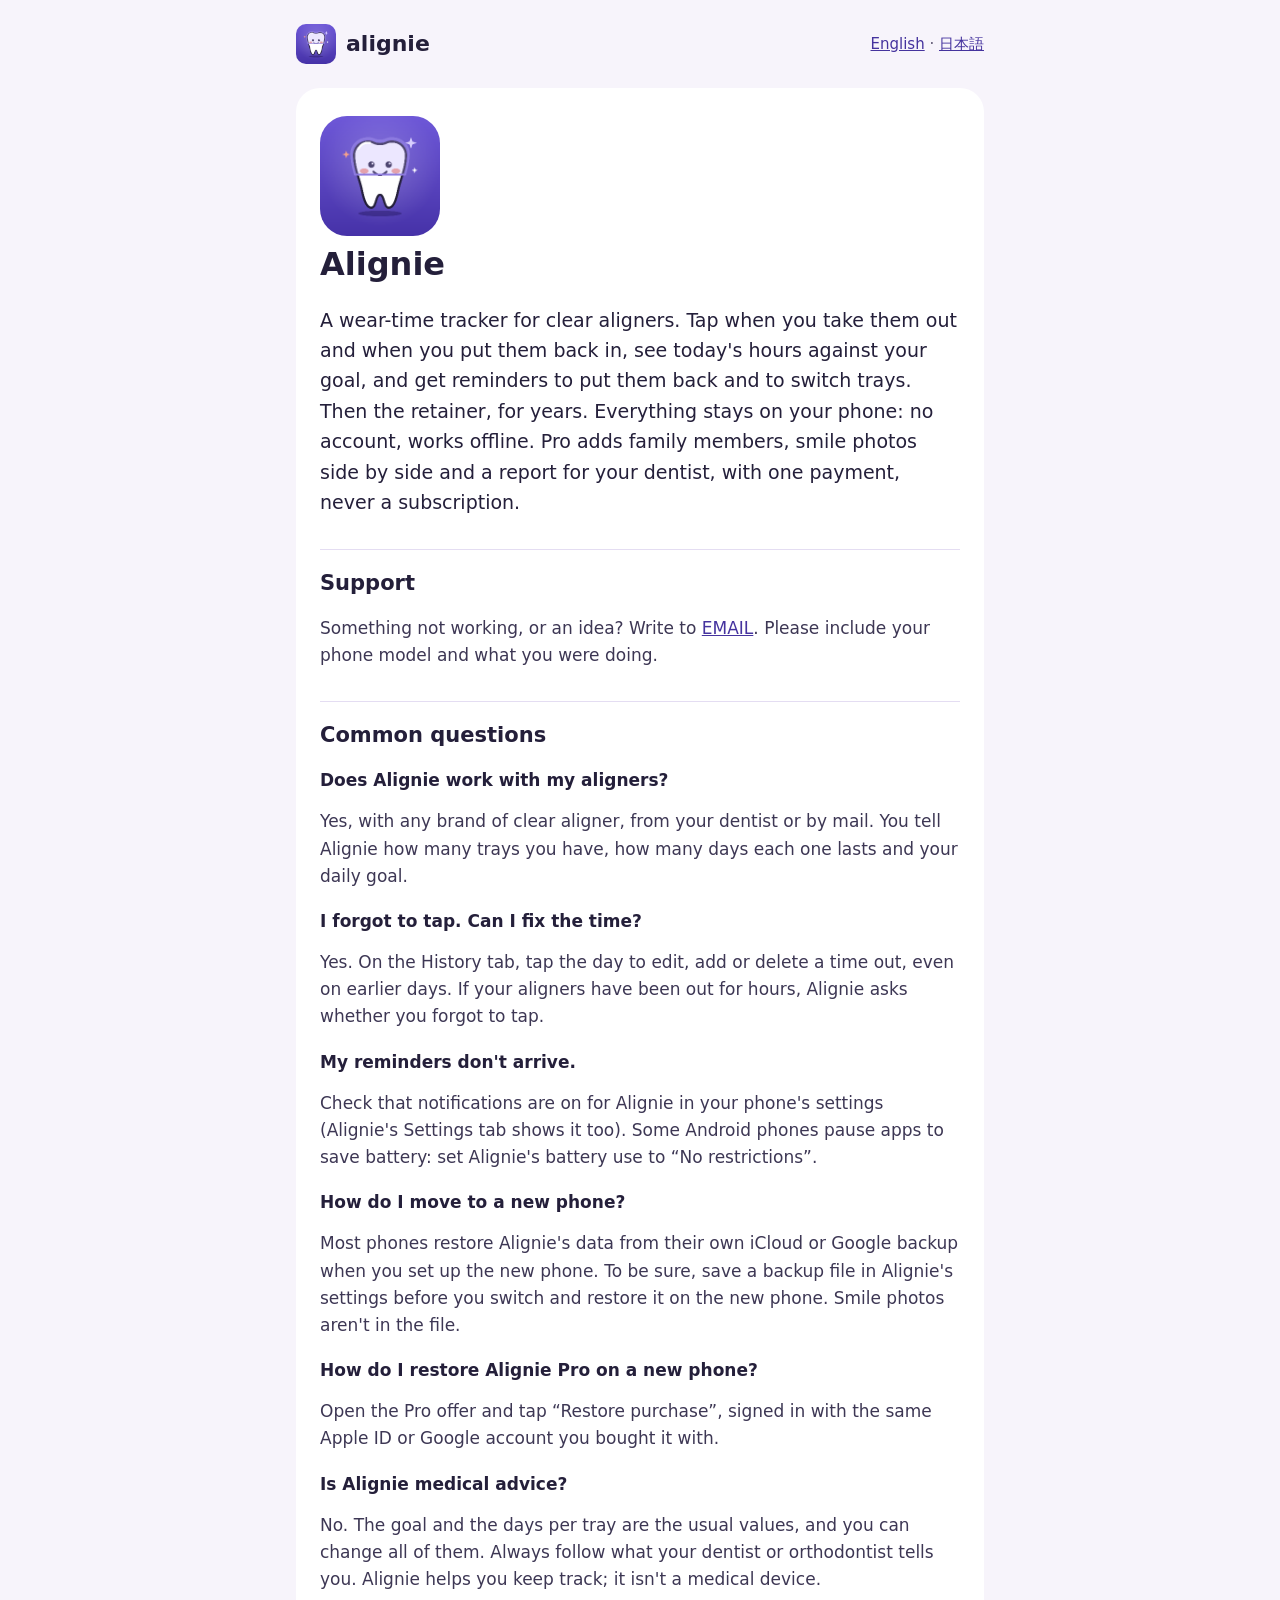
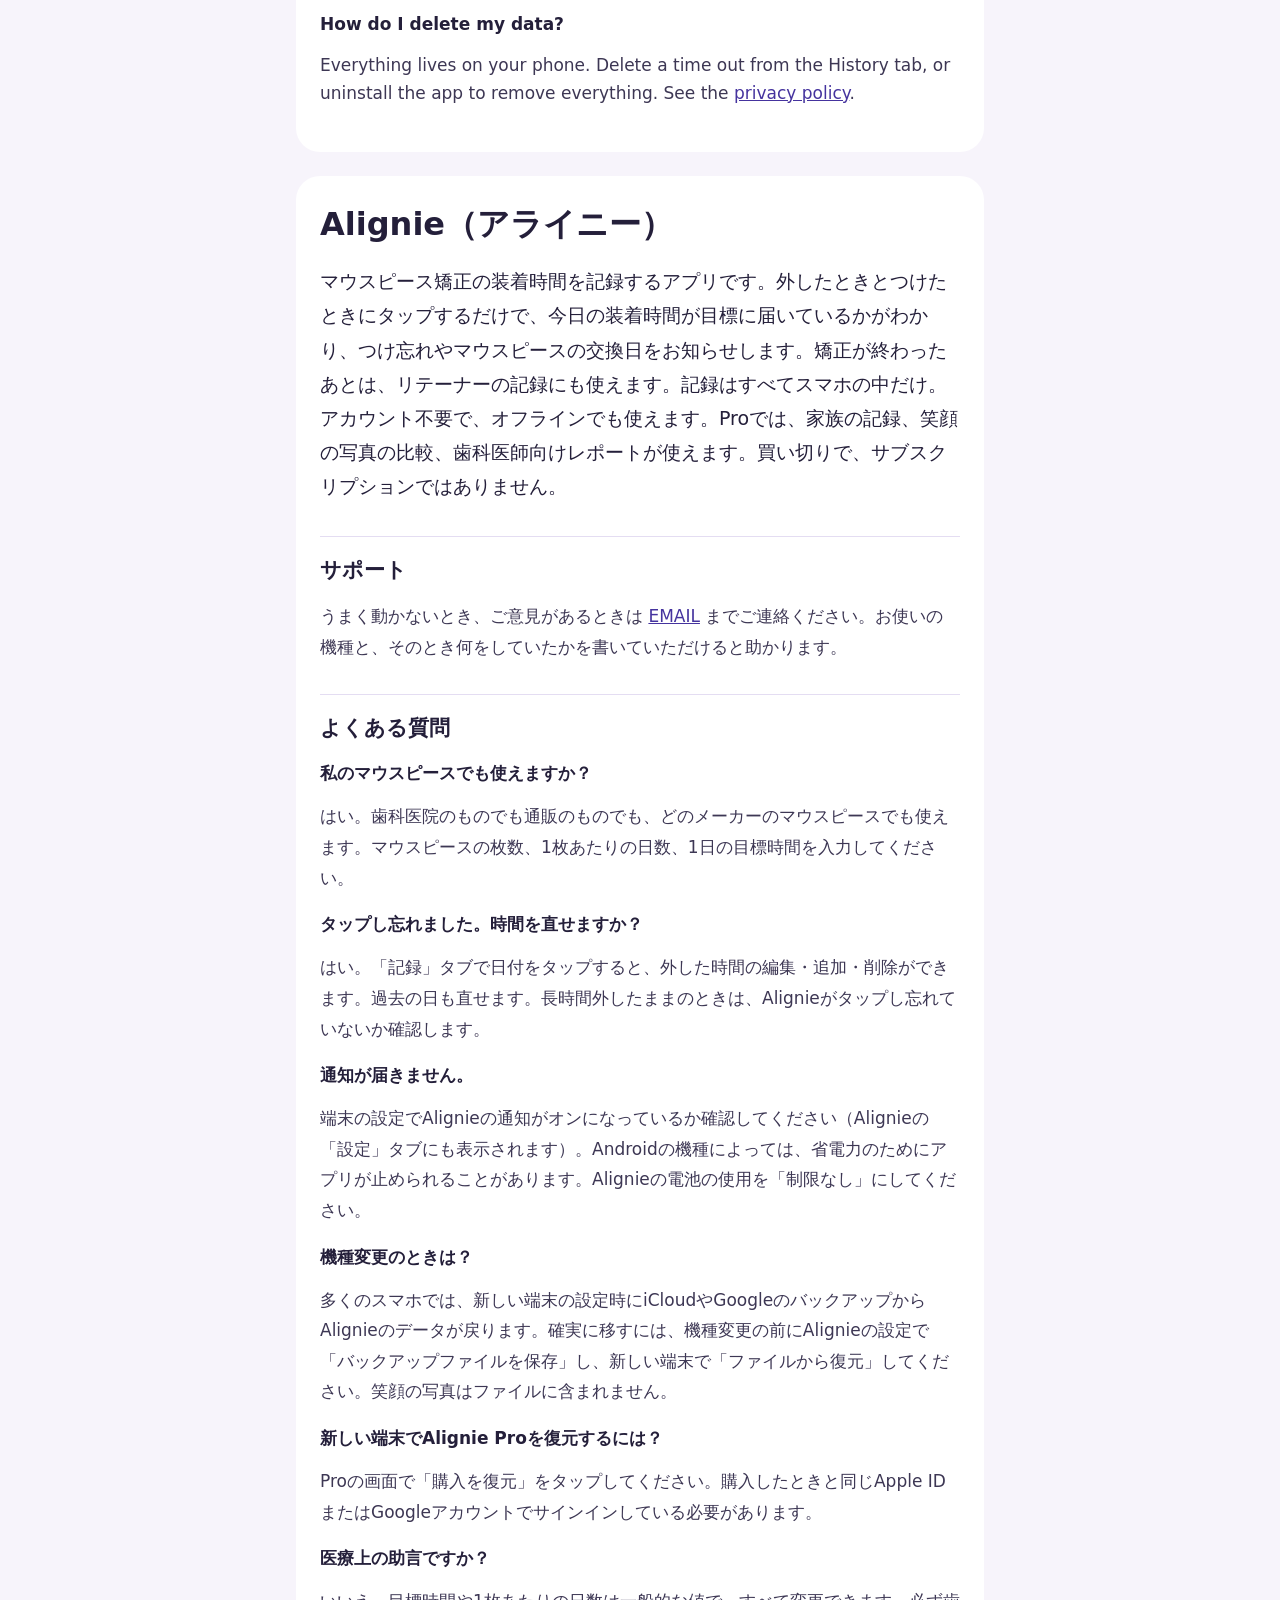
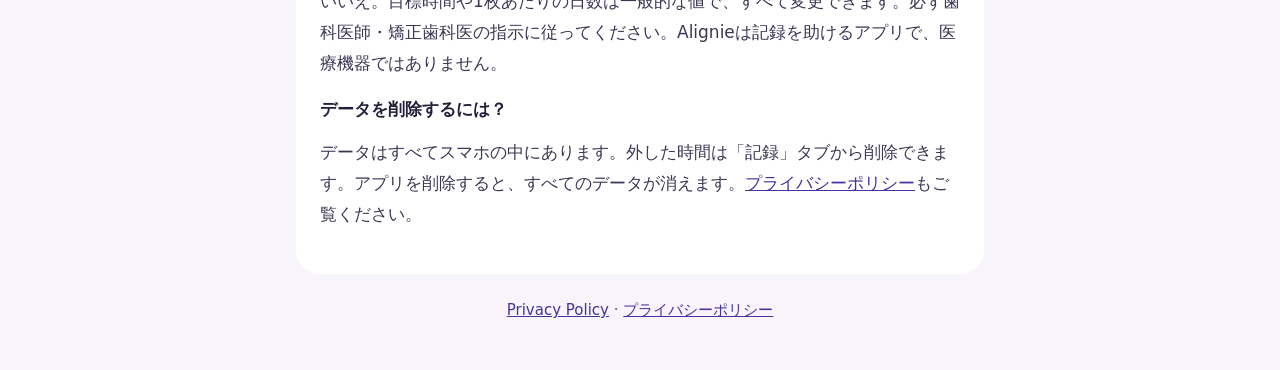
==== index.html @ 54c8d4eb "Alignie support page and privacy policy, English and Japanese (draft: email and date pending) Co-Aut" ====
<!doctype html>
<html lang="en">
<head>
<meta charset="utf-8">
<meta name="viewport" content="width=device-width, initial-scale=1">
<title>Alignie · Aligner tracker</title>
<meta name="description" content="Alignie tracks your clear aligner wear time, reminds you to put them back in and tells you when to switch trays. No account, works offline.">
<link rel="icon" href="icon.png">
<link rel="stylesheet" href="style.css">
</head>
<body>
<main>
  <header>
    <a class="brand" href="./"><img src="icon.png" alt="" width="40" height="40">alignie</a>
    <nav aria-label="Language"><a href="#en">English</a> · <a href="#ja">日本語</a></nav>
  </header>

  <article id="en" lang="en">
    <img class="hero" src="icon.png" alt="Alignie app icon" width="120" height="120">
    <h1>Alignie</h1>
    <p class="lead">A wear-time tracker for clear aligners. Tap when you take them out and when you put them back in, see today's hours against your goal, and get reminders to put them back and to switch trays. Then the retainer, for years. Everything stays on your phone: no account, works offline. Pro adds family members, smile photos side by side and a report for your dentist, with one payment, never a subscription.</p>

    <h2>Support</h2>
    <p>Something not working, or an idea? Write to <a href="mailto:EMAIL">EMAIL</a>. Please include your phone model and what you were doing.</p>

    <h2>Common questions</h2>
    <h3>Does Alignie work with my aligners?</h3>
    <p>Yes, with any brand of clear aligner, from your dentist or by mail. You tell Alignie how many trays you have, how many days each one lasts and your daily goal.</p>
    <h3>I forgot to tap. Can I fix the time?</h3>
    <p>Yes. On the History tab, tap the day to edit, add or delete a time out, even on earlier days. If your aligners have been out for hours, Alignie asks whether you forgot to tap.</p>
    <h3>My reminders don't arrive.</h3>
    <p>Check that notifications are on for Alignie in your phone's settings (Alignie's Settings tab shows it too). Some Android phones pause apps to save battery: set Alignie's battery use to “No restrictions”.</p>
    <h3>How do I move to a new phone?</h3>
    <p>Most phones restore Alignie's data from their own iCloud or Google backup when you set up the new phone. To be sure, save a backup file in Alignie's settings before you switch and restore it on the new phone. Smile photos aren't in the file.</p>
    <h3>How do I restore Alignie Pro on a new phone?</h3>
    <p>Open the Pro offer and tap “Restore purchase”, signed in with the same Apple ID or Google account you bought it with.</p>
    <h3>Is Alignie medical advice?</h3>
    <p>No. The goal and the days per tray are the usual values, and you can change all of them. Always follow what your dentist or orthodontist tells you. Alignie helps you keep track; it isn't a medical device.</p>
    <h3>How do I delete my data?</h3>
    <p>Everything lives on your phone. Delete a time out from the History tab, or uninstall the app to remove everything. See the <a href="privacy.html">privacy policy</a>.</p>
  </article>

  <article id="ja" lang="ja">
    <h1>Alignie（アライニー）</h1>
    <p class="lead">マウスピース矯正の装着時間を記録するアプリです。外したときとつけたときにタップするだけで、今日の装着時間が目標に届いているかがわかり、つけ忘れやマウスピースの交換日をお知らせします。矯正が終わったあとは、リテーナーの記録にも使えます。記録はすべてスマホの中だけ。アカウント不要で、オフラインでも使えます。Proでは、家族の記録、笑顔の写真の比較、歯科医師向けレポートが使えます。買い切りで、サブスクリプションではありません。</p>

    <h2>サポート</h2>
    <p>うまく動かないとき、ご意見があるときは <a href="mailto:EMAIL">EMAIL</a> までご連絡ください。お使いの機種と、そのとき何をしていたかを書いていただけると助かります。</p>

    <h2>よくある質問</h2>
    <h3>私のマウスピースでも使えますか？</h3>
    <p>はい。歯科医院のものでも通販のものでも、どのメーカーのマウスピースでも使えます。マウスピースの枚数、1枚あたりの日数、1日の目標時間を入力してください。</p>
    <h3>タップし忘れました。時間を直せますか？</h3>
    <p>はい。「記録」タブで日付をタップすると、外した時間の編集・追加・削除ができます。過去の日も直せます。長時間外したままのときは、Alignieがタップし忘れていないか確認します。</p>
    <h3>通知が届きません。</h3>
    <p>端末の設定でAlignieの通知がオンになっているか確認してください（Alignieの「設定」タブにも表示されます）。Androidの機種によっては、省電力のためにアプリが止められることがあります。Alignieの電池の使用を「制限なし」にしてください。</p>
    <h3>機種変更のときは？</h3>
    <p>多くのスマホでは、新しい端末の設定時にiCloudやGoogleのバックアップからAlignieのデータが戻ります。確実に移すには、機種変更の前にAlignieの設定で「バックアップファイルを保存」し、新しい端末で「ファイルから復元」してください。笑顔の写真はファイルに含まれません。</p>
    <h3>新しい端末でAlignie Proを復元するには？</h3>
    <p>Proの画面で「購入を復元」をタップしてください。購入したときと同じApple IDまたはGoogleアカウントでサインインしている必要があります。</p>
    <h3>医療上の助言ですか？</h3>
    <p>いいえ。目標時間や1枚あたりの日数は一般的な値で、すべて変更できます。必ず歯科医師・矯正歯科医の指示に従ってください。Alignieは記録を助けるアプリで、医療機器ではありません。</p>
    <h3>データを削除するには？</h3>
    <p>データはすべてスマホの中にあります。外した時間は「記録」タブから削除できます。アプリを削除すると、すべてのデータが消えます。<a href="privacy.html#ja">プライバシーポリシー</a>もご覧ください。</p>
  </article>

  <footer><a href="privacy.html">Privacy Policy</a> · <a href="privacy.html#ja">プライバシーポリシー</a></footer>
</main>
</body>
</html>
---- style.css ----
/* Alignie site: the app's direction A palette (lilac ground, violet, coral only in the app). */
:root {
  --bg: #f7f4fb;
  --card: #ffffff;
  --text: #241f3a;
  --body: #3d3754;
  --muted: #5e5873;
  --line: #e4ddf2;
  --link: #45339e;
  color-scheme: light dark;
}

@media (prefers-color-scheme: dark) {
  :root {
    --bg: #16131f;
    --card: #221d30;
    --text: #f1edfa;
    --body: #dcd6ea;
    --muted: #b3abc9;
    --line: #342c49;
    --link: #c9bcff;
  }
}

* { box-sizing: border-box; }

body {
  margin: 0;
  background: var(--bg);
  color: var(--body);
  font: 17px/1.6 "Nunito", ui-rounded, system-ui, -apple-system, "Segoe UI", "Hiragino Sans", "Noto Sans JP", sans-serif;
}

[lang="ja"] { line-height: 1.8; }

main {
  max-width: 720px;
  margin: 0 auto;
  padding: 24px 16px 48px;
}

header {
  display: flex;
  flex-wrap: wrap;
  align-items: center;
  justify-content: space-between;
  gap: 12px;
  margin-bottom: 24px;
}

.brand {
  display: inline-flex;
  align-items: center;
  gap: 10px;
  color: var(--text);
  font-weight: 800;
  font-size: 22px;
  text-decoration: none;
}

.brand img { border-radius: 10px; }

nav { color: var(--muted); font-size: 15px; }

article {
  background: var(--card);
  border-radius: 24px;
  padding: 28px 24px;
  margin-bottom: 24px;
}

.hero {
  display: block;
  border-radius: 27px;
  margin-bottom: 8px;
}

h1, h2, h3 { color: var(--text); line-height: 1.3; }
h1 { font-size: 32px; margin: 0 0 4px; }
h2 { font-size: 21px; margin: 32px 0 8px; padding-top: 20px; border-top: 1px solid var(--line); }
h3 { font-size: 17px; margin: 20px 0 4px; }

.meta { color: var(--muted); font-size: 15px; margin: 0 0 16px; }
.lead { font-size: 19px; color: var(--text); }

a { color: var(--link); }

ul { padding-left: 22px; }
li + li { margin-top: 4px; }

footer { text-align: center; color: var(--muted); font-size: 15px; }
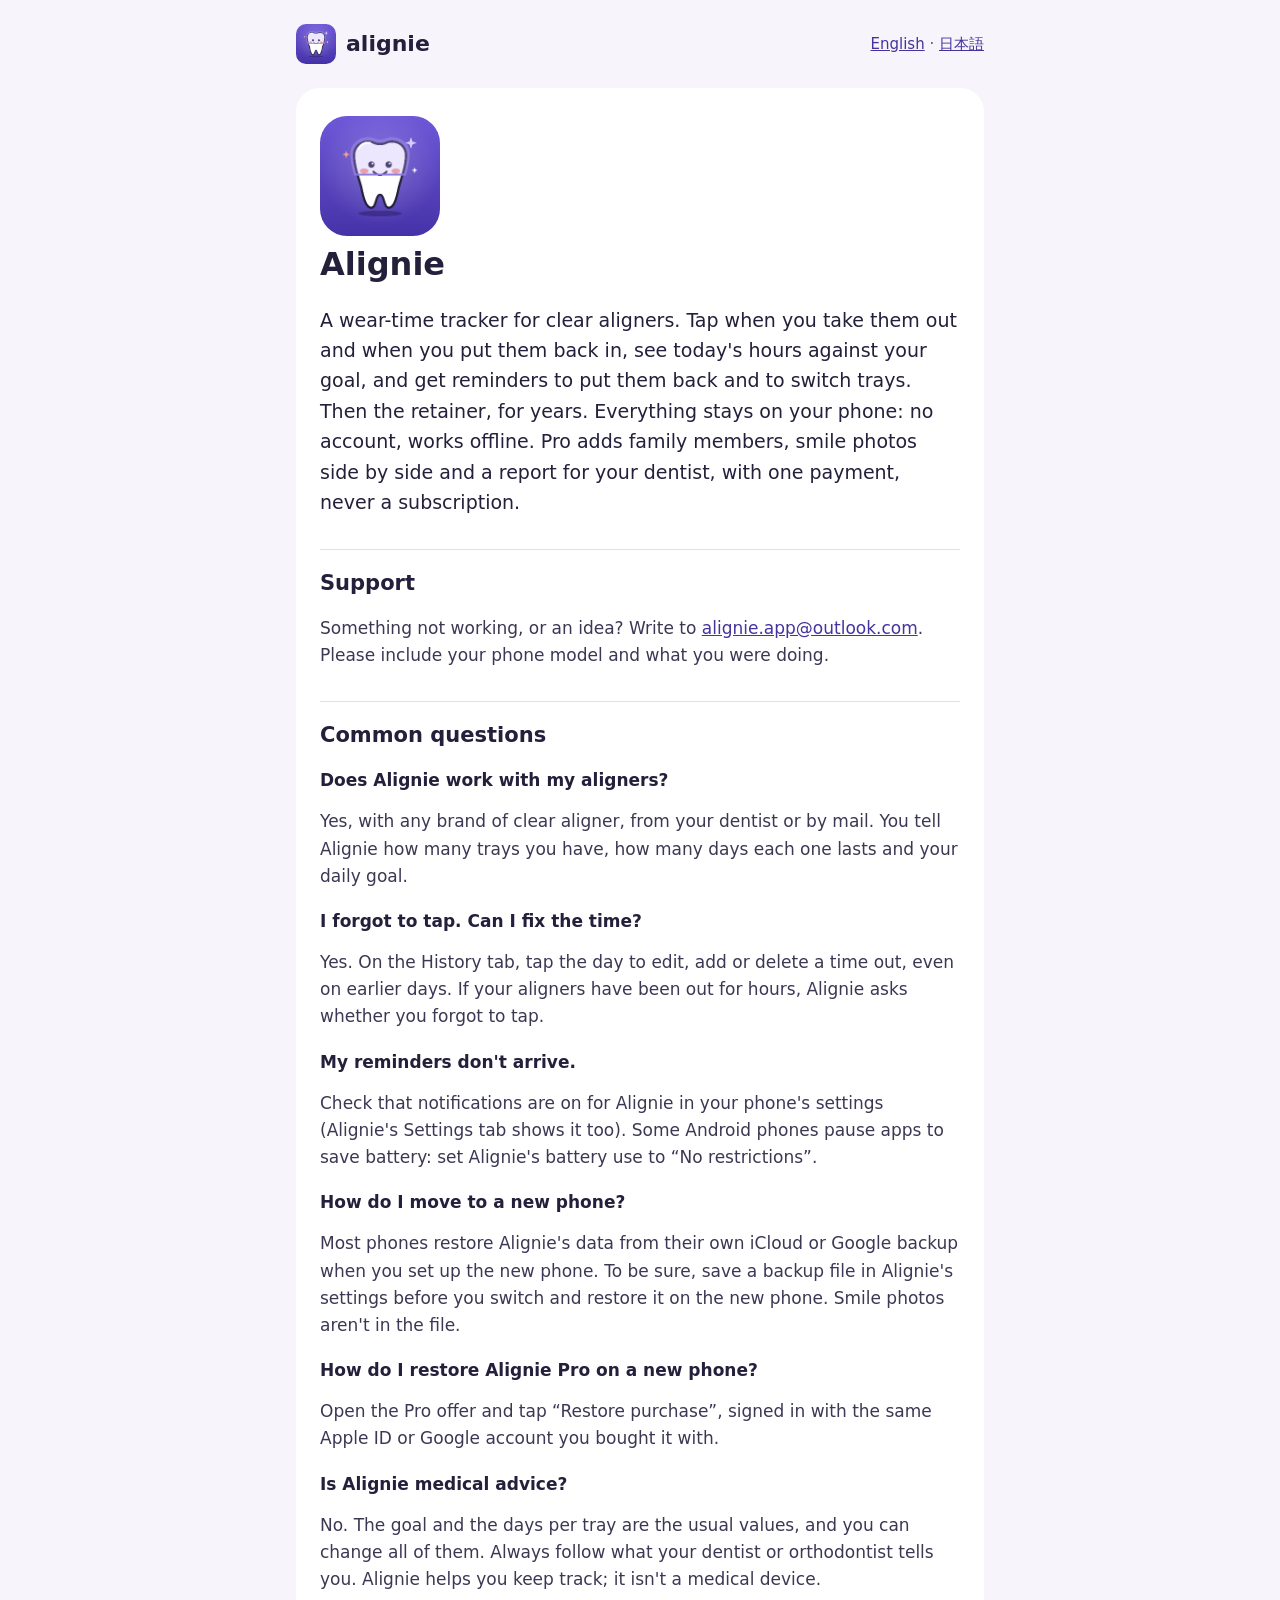
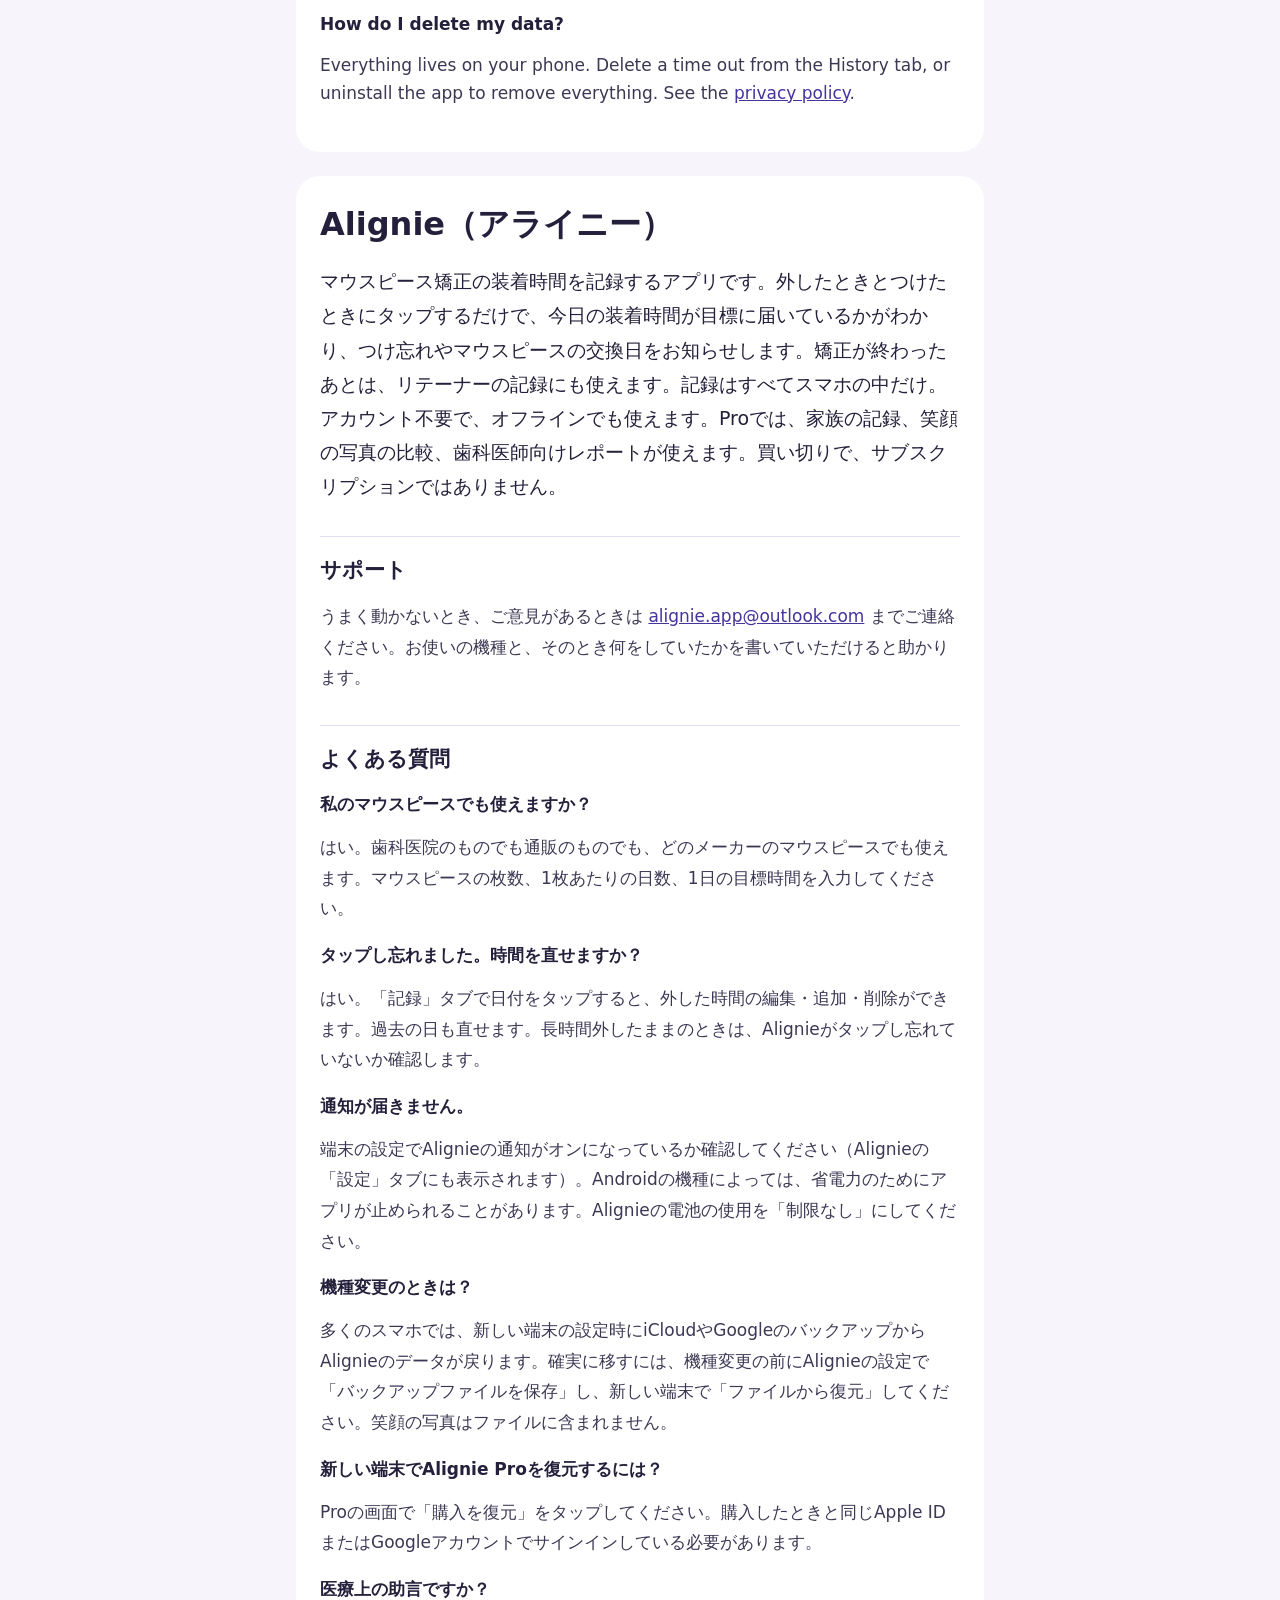
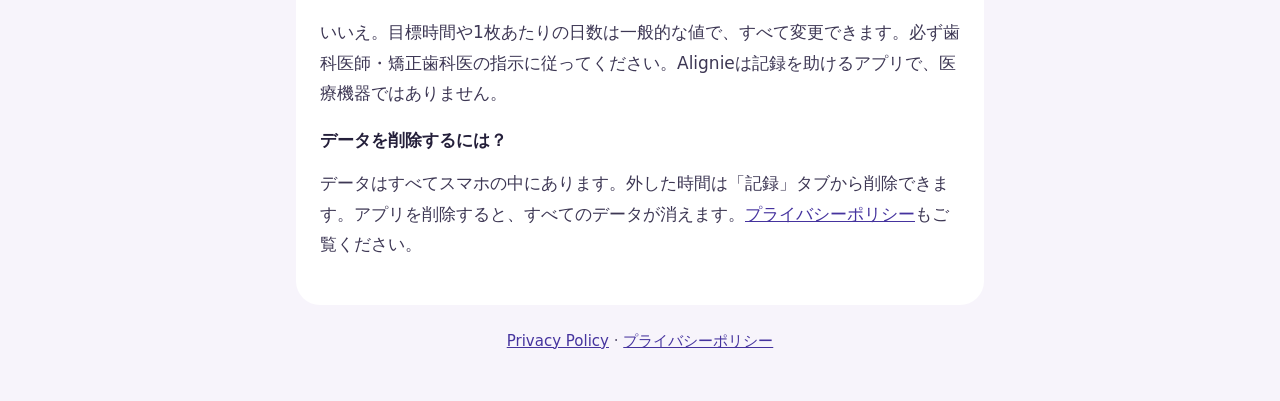
==== commit 061fa55d: "Support email alignie.app@outlook.com; privacy policy effective November 1, 2026 Co-Authored-By: Cla" ====
--- a/index.html
+++ b/index.html
@@ -21,7 +21,7 @@
     <p class="lead">A wear-time tracker for clear aligners. Tap when you take them out and when you put them back in, see today's hours against your goal, and get reminders to put them back and to switch trays. Then the retainer, for years. Everything stays on your phone: no account, works offline. Pro adds family members, smile photos side by side and a report for your dentist, with one payment, never a subscription.</p>
 
     <h2>Support</h2>
-    <p>Something not working, or an idea? Write to <a href="mailto:EMAIL">EMAIL</a>. Please include your phone model and what you were doing.</p>
+    <p>Something not working, or an idea? Write to <a href="mailto:alignie.app@outlook.com">alignie.app@outlook.com</a>. Please include your phone model and what you were doing.</p>
 
     <h2>Common questions</h2>
     <h3>Does Alignie work with my aligners?</h3>
@@ -45,7 +45,7 @@
     <p class="lead">マウスピース矯正の装着時間を記録するアプリです。外したときとつけたときにタップするだけで、今日の装着時間が目標に届いているかがわかり、つけ忘れやマウスピースの交換日をお知らせします。矯正が終わったあとは、リテーナーの記録にも使えます。記録はすべてスマホの中だけ。アカウント不要で、オフラインでも使えます。Proでは、家族の記録、笑顔の写真の比較、歯科医師向けレポートが使えます。買い切りで、サブスクリプションではありません。</p>
 
     <h2>サポート</h2>
-    <p>うまく動かないとき、ご意見があるときは <a href="mailto:EMAIL">EMAIL</a> までご連絡ください。お使いの機種と、そのとき何をしていたかを書いていただけると助かります。</p>
+    <p>うまく動かないとき、ご意見があるときは <a href="mailto:alignie.app@outlook.com">alignie.app@outlook.com</a> までご連絡ください。お使いの機種と、そのとき何をしていたかを書いていただけると助かります。</p>
 
     <h2>よくある質問</h2>
     <h3>私のマウスピースでも使えますか？</h3>
